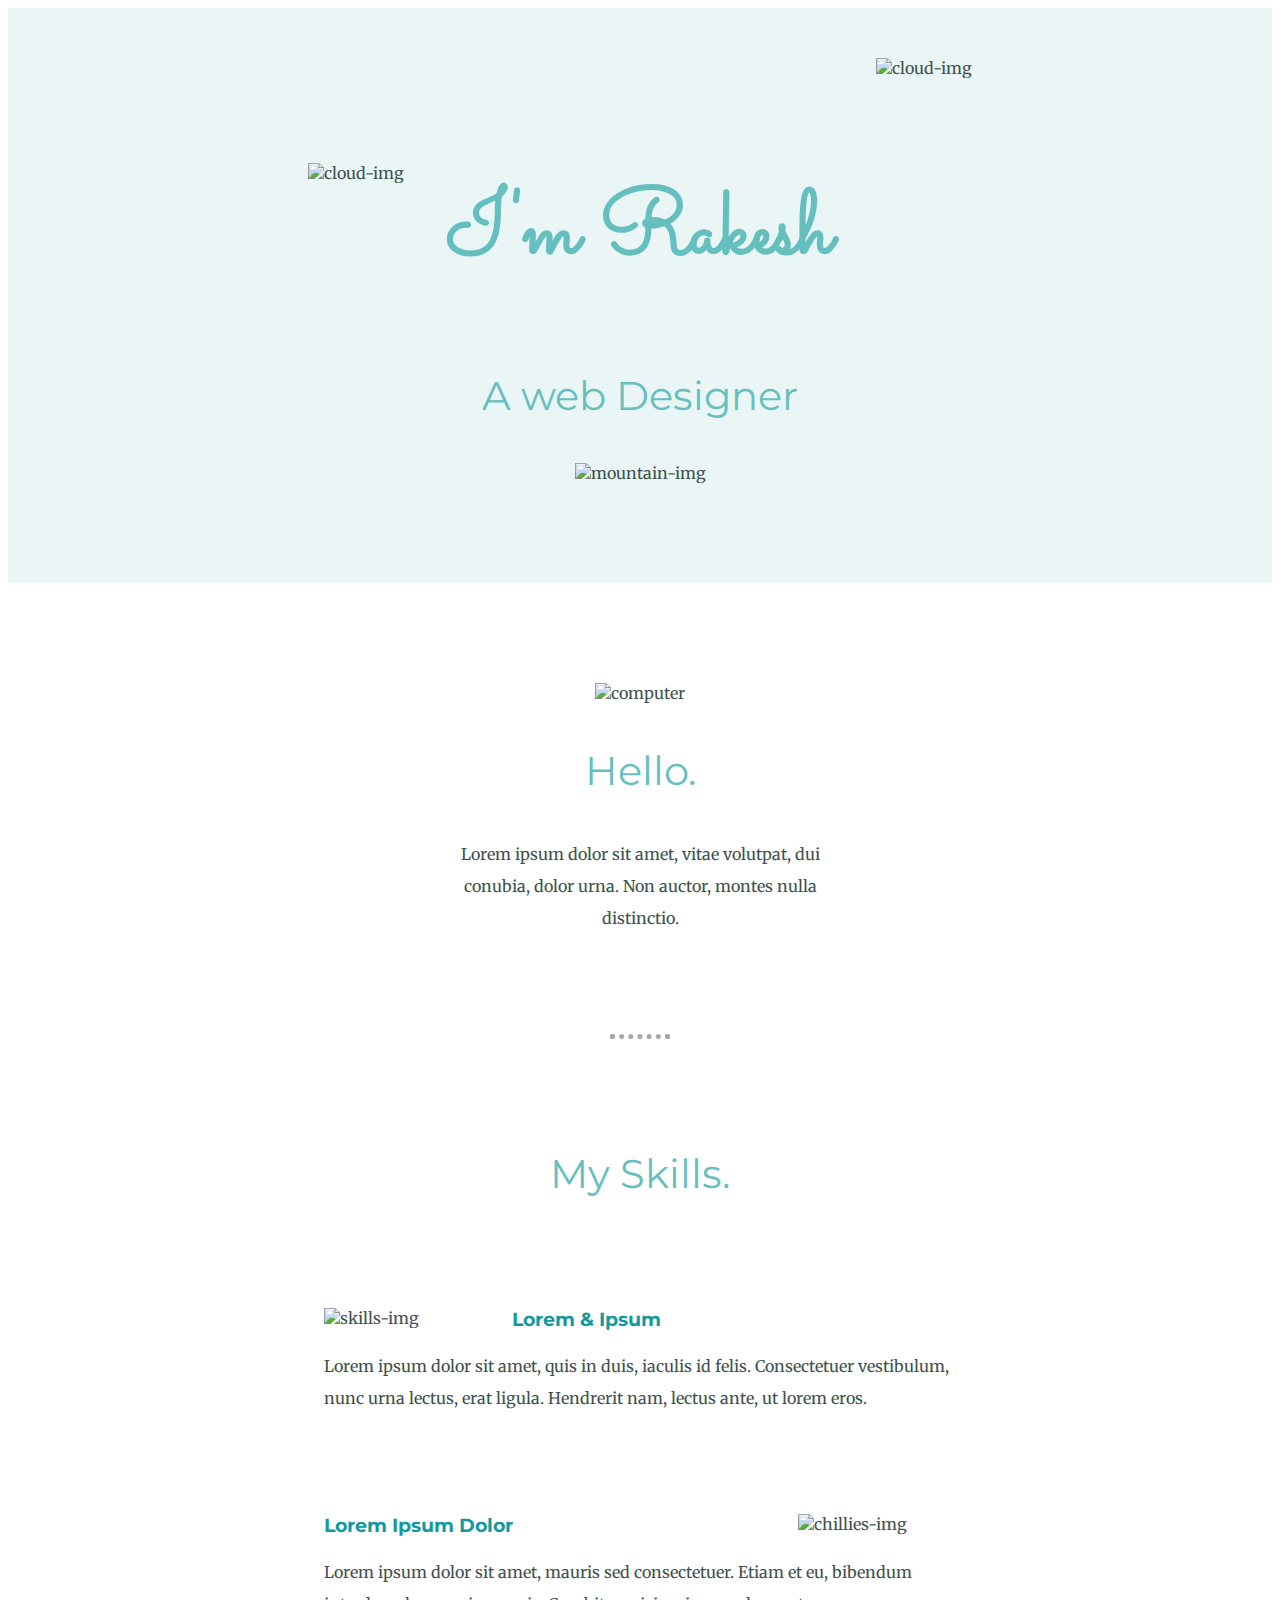
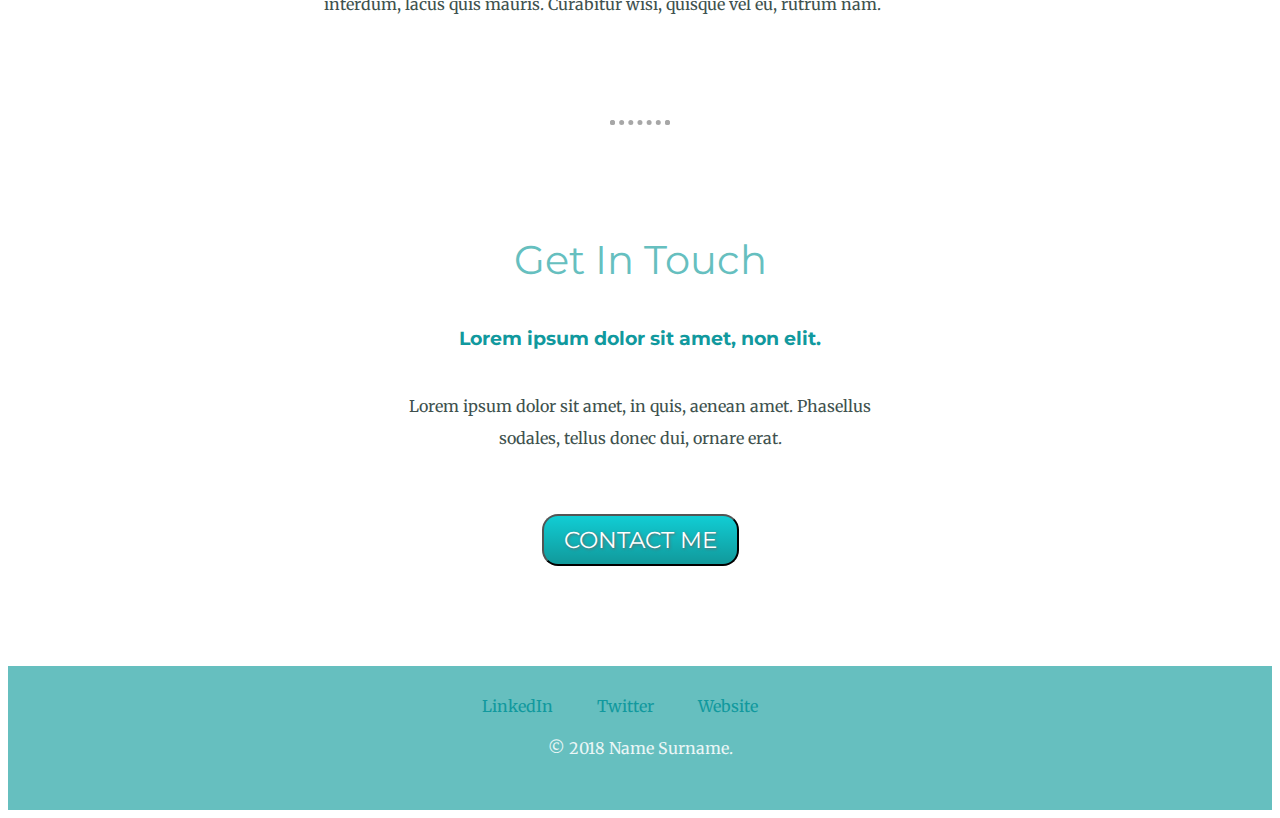
==== index.html @ 9a4317bc "Add files via upload" ====
<!DOCTYPE html>
<html lang="en">
<head>
    <meta charset="UTF-8">
    <meta http-equiv="X-UA-Compatible" content="IE=edge">
    <meta name="viewport" content="width=device-width, initial-scale=1.0">
    <title>Rakesh Kumar</title>
    <link rel="stylesheet" href="./cssstyle.css">
    <link rel="icon" href="./favicon-16x16.png">
    <link rel="preconnect" href="https://fonts.googleapis.com">
<link rel="preconnect" href="https://fonts.gstatic.com" crossorigin>
<link href="https://fonts.googleapis.com/css2?family=Merriweather:wght@300&family=Montserrat:wght@300&family=Sacramento&display=swap" rel="stylesheet">
</head>
<body>
   
   
    <div class="topcontainer">
        <img class="topcloud" src="./Images/cloud.png" alt="cloud-img">
    <h1>I'm Rakesh</h1>
    <h2 class="subtitle">A web Designer</h2>
    <img class="bottomcloud" src="./Images/cloud.png" alt="cloud-img">
    <img src="./Images/mountain.png" alt="mountain-img">
    </div>
    <div class="middle-container">
        <div class="profile">
          <img src="./Images/rakeshcropped.png" alt="computer">
          <h2>Hello.</h2>
          <p class="intro">Lorem ipsum dolor sit amet, vitae volutpat, dui conubia, dolor urna. Non auctor, montes nulla distinctio.</p>
        </div>
        <hr>
        <div class="skills">
          <h2>My Skills.</h2>
          <div class="skill-row">
            <img class="skills-image" src="./Images/code.webp" alt="skills-img">
            <h3>Lorem & Ipsum</h3>
            <p>Lorem ipsum dolor sit amet, quis in duis, iaculis id felis. Consectetuer vestibulum, nunc urna lectus, erat ligula. Hendrerit nam, lectus ante, ut lorem eros.</p>
          </div>
          <div class="skill-row">
            <img class="chillies-image" src="./Images/chilies.webp" alt="chillies-img">
            <h3>Lorem Ipsum Dolor</h3>
            <p>Lorem ipsum dolor sit amet, mauris sed consectetuer. Etiam et eu, bibendum interdum, lacus quis mauris. Curabitur wisi, quisque vel eu, rutrum nam.</p>
          </div>
        </div>
        <hr>
        <div class="contact-me">
          <h2>Get In Touch</h2>
          <h3>Lorem ipsum dolor sit amet, non elit.</h3>
          <p class="conc">Lorem ipsum dolor sit amet, in quis, aenean amet. Phasellus sodales, tellus donec dui, ornare erat.</p>
          <a href="mailto:name@email.com"><button class="btn" type="submit">CONTACT ME</button> </a>
        </div>
      </div>
      
      
      <div class="bottom-container">
        <a class="footer-link" href="https://www.linkedin.com/">LinkedIn</a>
        <a class="footer-link" href="https://twitter.com/">Twitter</a>
        <a class="footer-link" href="https://www.appbrewery.co/">Website</a>
        <p class="cc">© 2018 Name Surname.</p>
      </div>
      
    

   
</body>
</html>
---- cssstyle.css ----
body{
    color: #40514E;
    text-align: center;
    font-family: 'Merriweather',serif;
}
.start{
    margin-top: 0px;
    margin-right: 0px;
    margin-left: 0px;
    margin-bottom: 0px;
}
h1{
    font-size: 5.625rem;
margin-top: 0 auto 0 auto;
font-family: 'Sacramento', cursive;

color: #66BFBF;

}
h2{
    font-family: 'Montserrat', sans-serif;
    font-size: 2.5rem;
    color: #66BFBF;
    font-weight: normal;
    padding: 10px;

}
h3{
    font-family: 'Montserrat', sans-serif;
   color: #11999E;
}
a{
    color: #11999E;
}
.skill-row{
margin: 100px auto 100px auto;
width: 50%;
text-align: left;

}
p{
    line-height: 2;
}
   
.topcontainer{
  position: relative;
   padding: 100px;
   background-color: #EAF6F6;
}
.bottom-container{
    background-color: #66BFBF;
    padding: 30px;

}
.middle-container{
    
    margin: 100px auto 100px auto;

}
hr{
    border-style: dotted;
    border-bottom-style: none;
    border-color: rgb(167, 167, 167);
    border-width: 5px;
    margin: 100px auto;
    width: 4%;

}
.footer-link{
    margin-right: 40px;
    text-decoration: none;
}
.footer-link:hover{
    color: rgb(240, 247, 240);
}
.skills-image{
    width: 25%;
    float: left;
    margin-right: 30px;
}
.chillies-image{
    width: 25%;
    float: right;
    margin-left: 30px;
}
.bottomcloud{
    position: absolute;
    left: 300px;
    bottom: 400px;
}
.topcloud{
    position: absolute;
    top: 50px;
    right: 300px;
}
.subtitle{
    font-weight: normal;
}
.btn {
    background: #11cdd4;
    background-image: -webkit-linear-gradient(top, #11cdd4, #11999b);
    background-image: -moz-linear-gradient(top, #11cdd4, #11999b);
    background-image: -ms-linear-gradient(top, #11cdd4, #11999b);
    background-image: -o-linear-gradient(top, #11cdd4, #11999b);
    background-image: linear-gradient(to bottom, #11cdd4, #11999b);
    -webkit-border-radius: 16;
    -moz-border-radius: 16;
    border-radius: 16px;
    text-shadow: 1px 1px 3px #666666;
    font-family: 'Montserrat', sans-serif;
    color: #ffffff;
    font-size: 23px;
    padding: 10px 20px 10px 20px;
    text-decoration: none;
  }
  
  .btn:hover {
    background: #3cb0fd;
    background-image: -webkit-linear-gradient(top, #3cb0fd, #3498db);
    background-image: -moz-linear-gradient(top, #3cb0fd, #3498db);
    background-image: -ms-linear-gradient(top, #3cb0fd, #3498db);
    background-image: -o-linear-gradient(top, #3cb0fd, #3498db);
    background-image: linear-gradient(to bottom, #3cb0fd, #3498db);
    text-decoration: none;
  }
.intro{
    width: 30%;
    margin: auto;
}
.conc{
    width: 40%;
    margin: 40px auto 60px;
    

}
.cc{
    color: #EAF6F6;
}
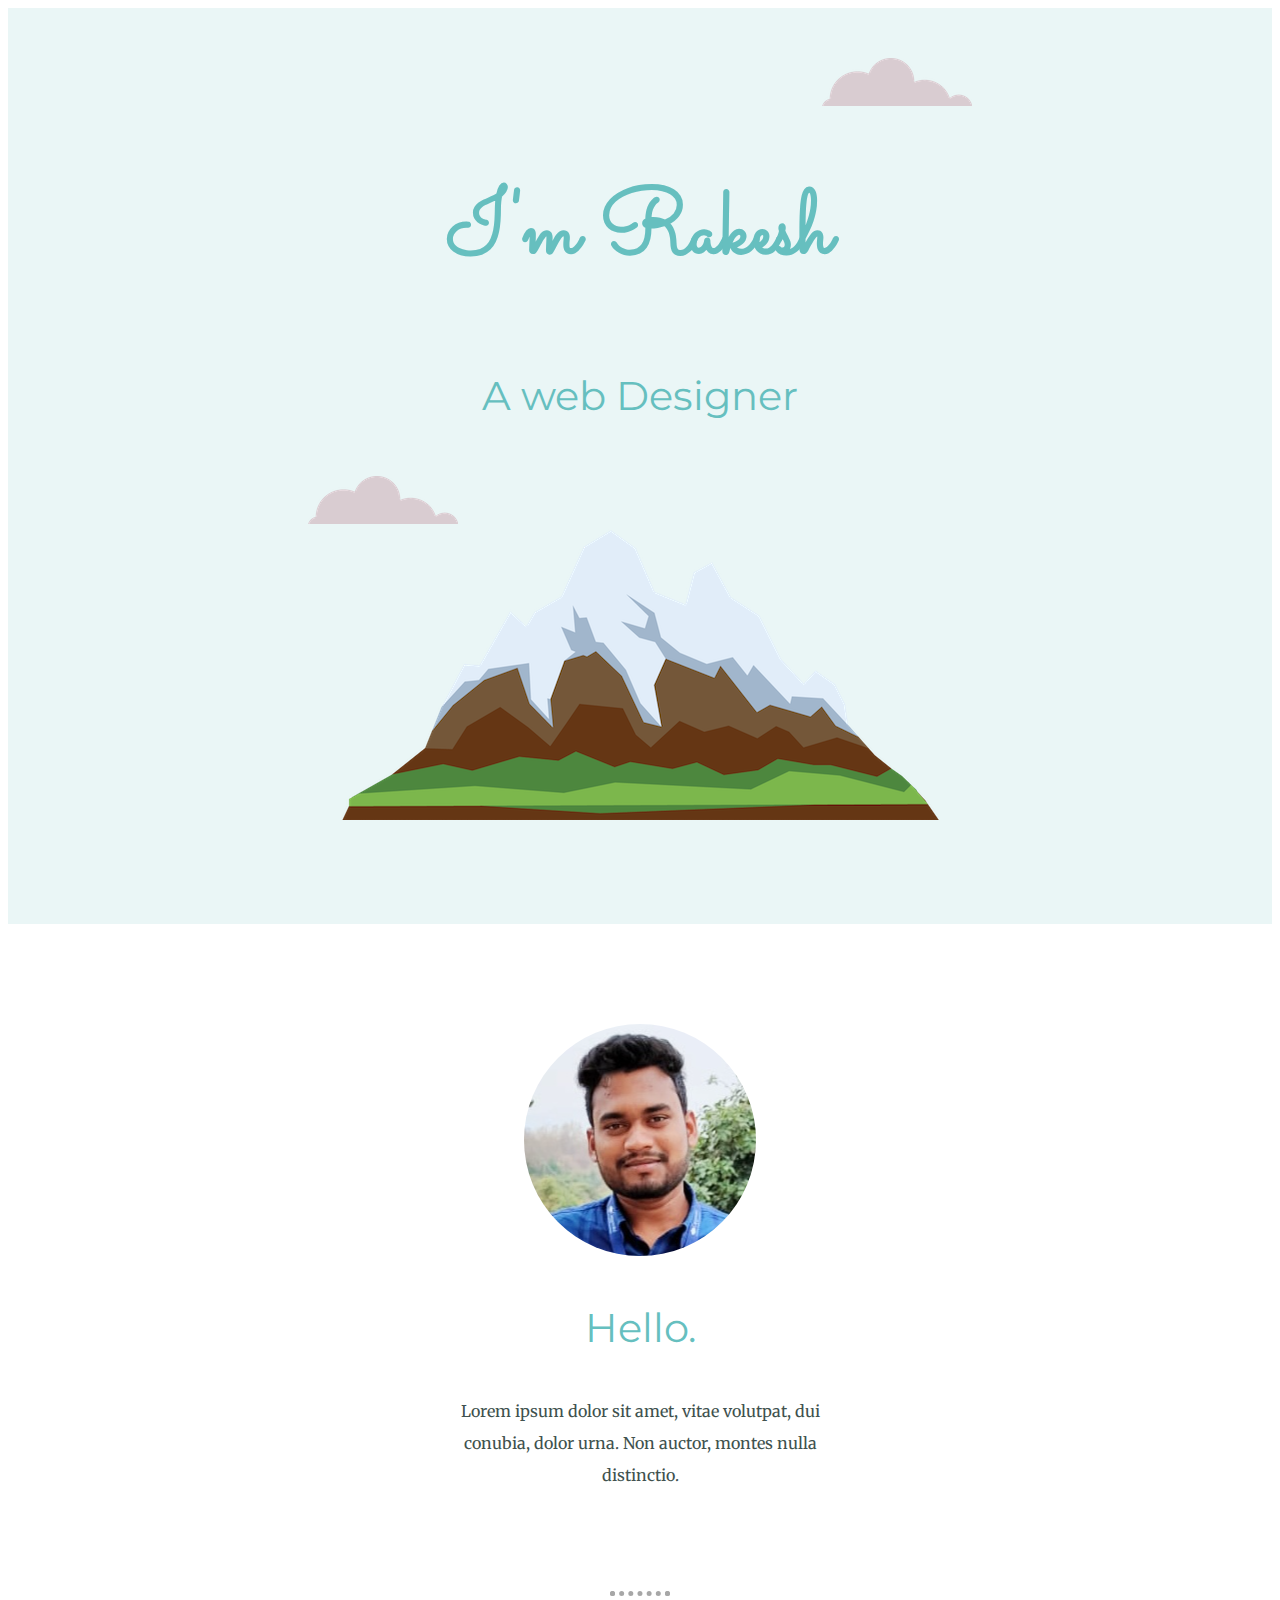
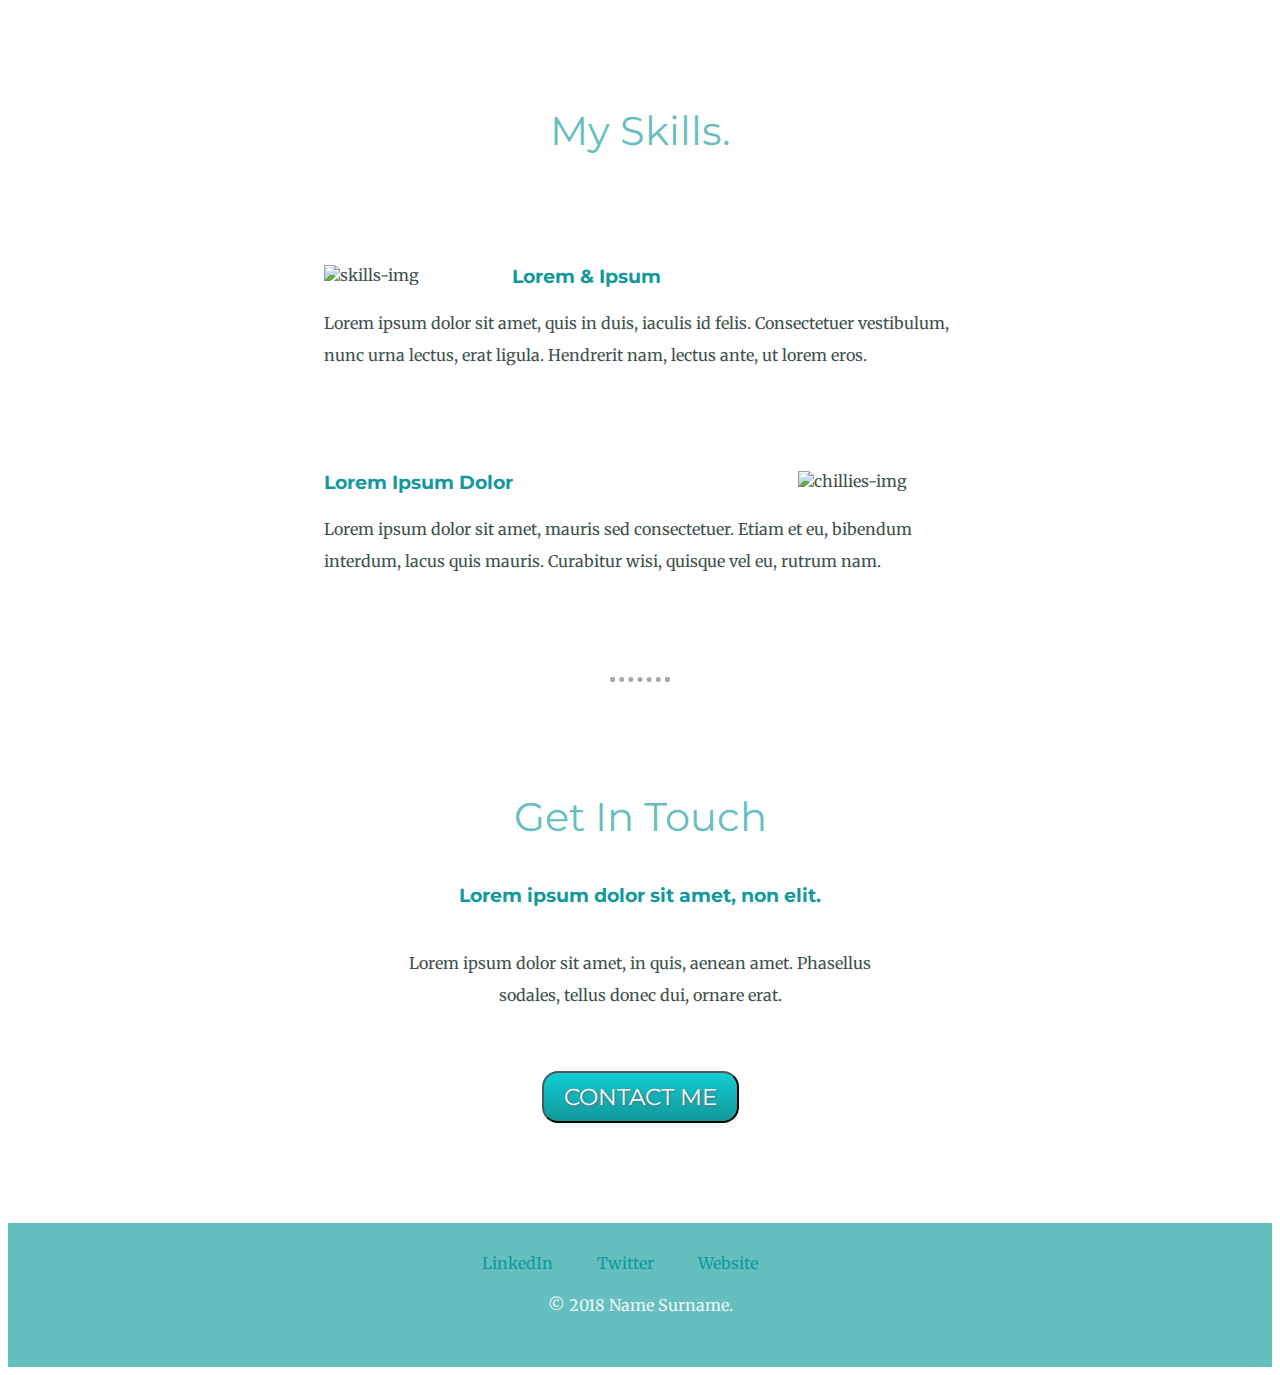
==== commit 93eaabdd: "Update index.html" ====
--- a/index.html
+++ b/index.html
@@ -15,15 +15,15 @@
    
    
     <div class="topcontainer">
-        <img class="topcloud" src="./Images/cloud.png" alt="cloud-img">
+        <img class="topcloud" src="cloud.png" alt="cloud-img">
     <h1>I'm Rakesh</h1>
     <h2 class="subtitle">A web Designer</h2>
-    <img class="bottomcloud" src="./Images/cloud.png" alt="cloud-img">
-    <img src="./Images/mountain.png" alt="mountain-img">
+    <img class="bottomcloud" src="cloud.png" alt="cloud-img">
+    <img src="mountain.png" alt="mountain-img">
     </div>
     <div class="middle-container">
         <div class="profile">
-          <img src="./Images/rakeshcropped.png" alt="computer">
+          <img src="rakeshcropped.png" alt="computer">
           <h2>Hello.</h2>
           <p class="intro">Lorem ipsum dolor sit amet, vitae volutpat, dui conubia, dolor urna. Non auctor, montes nulla distinctio.</p>
         </div>
@@ -62,4 +62,4 @@
 
    
 </body>
-</html>+</html>
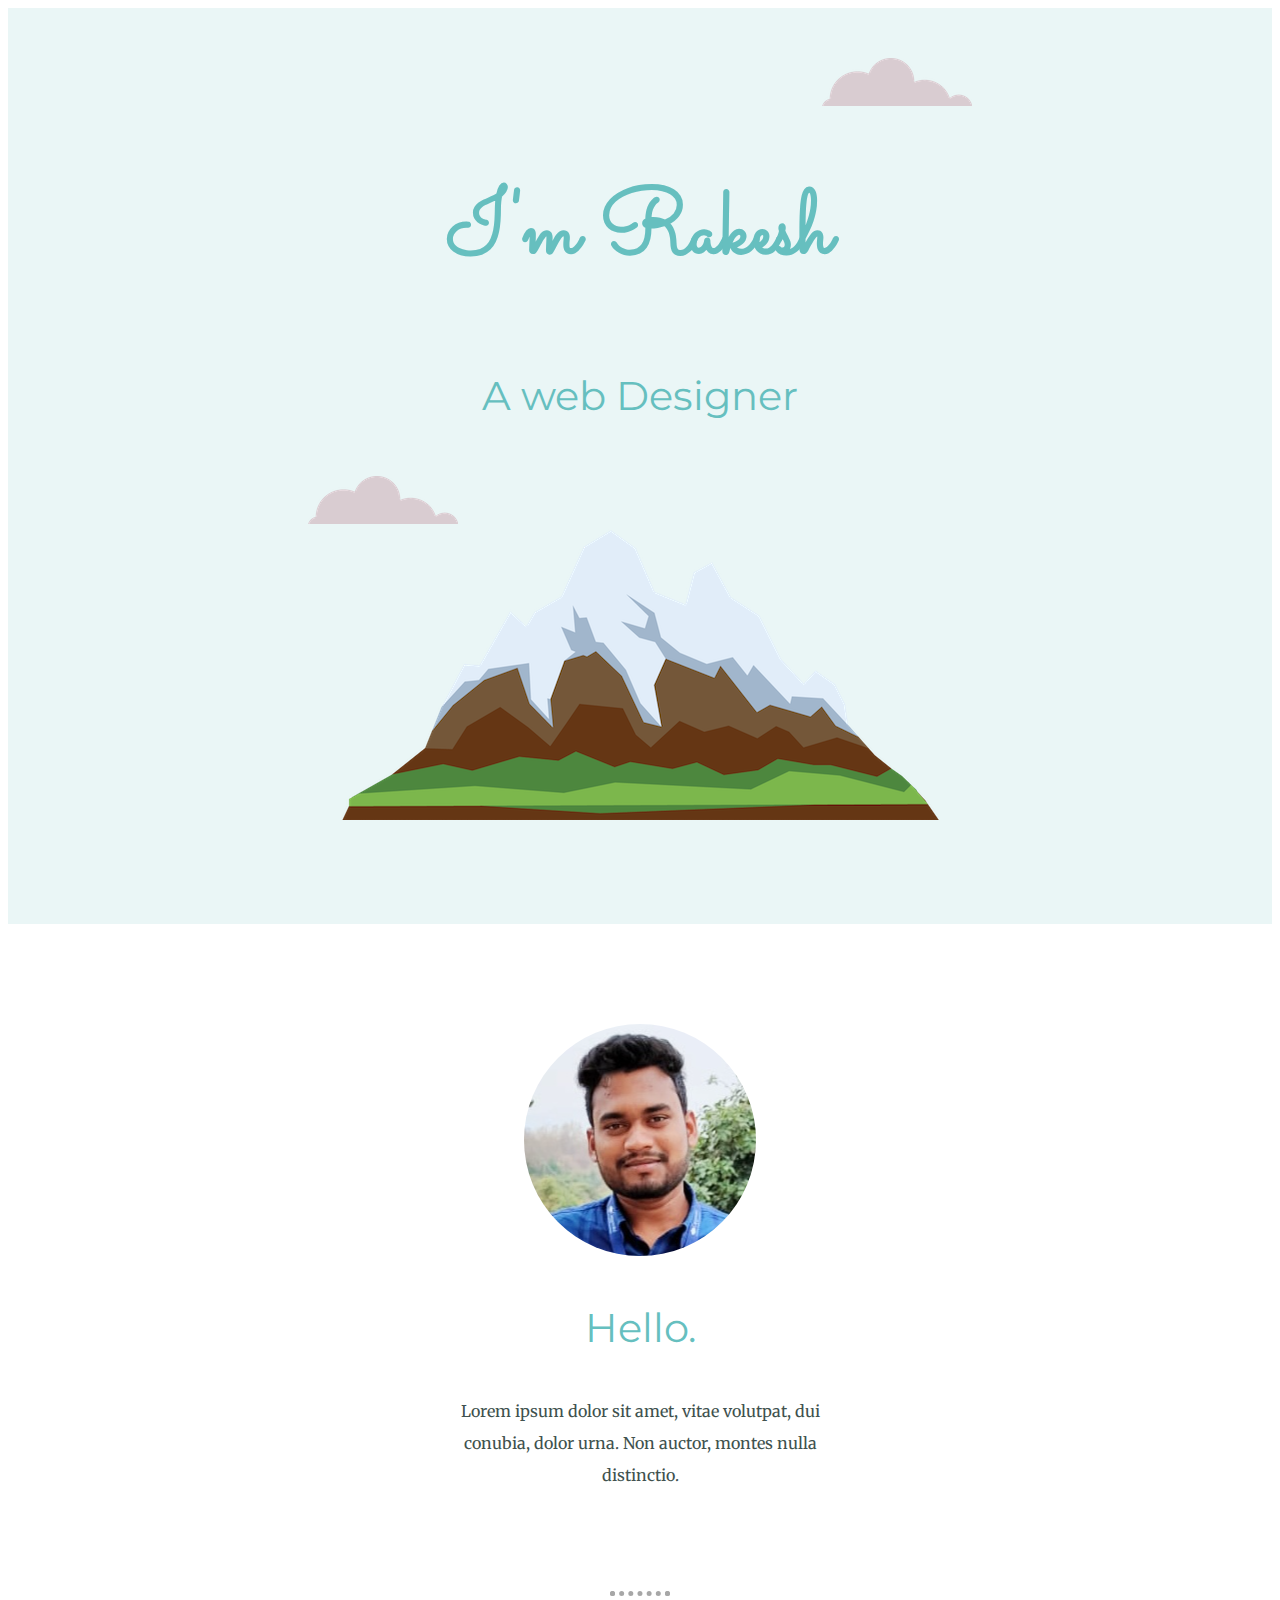
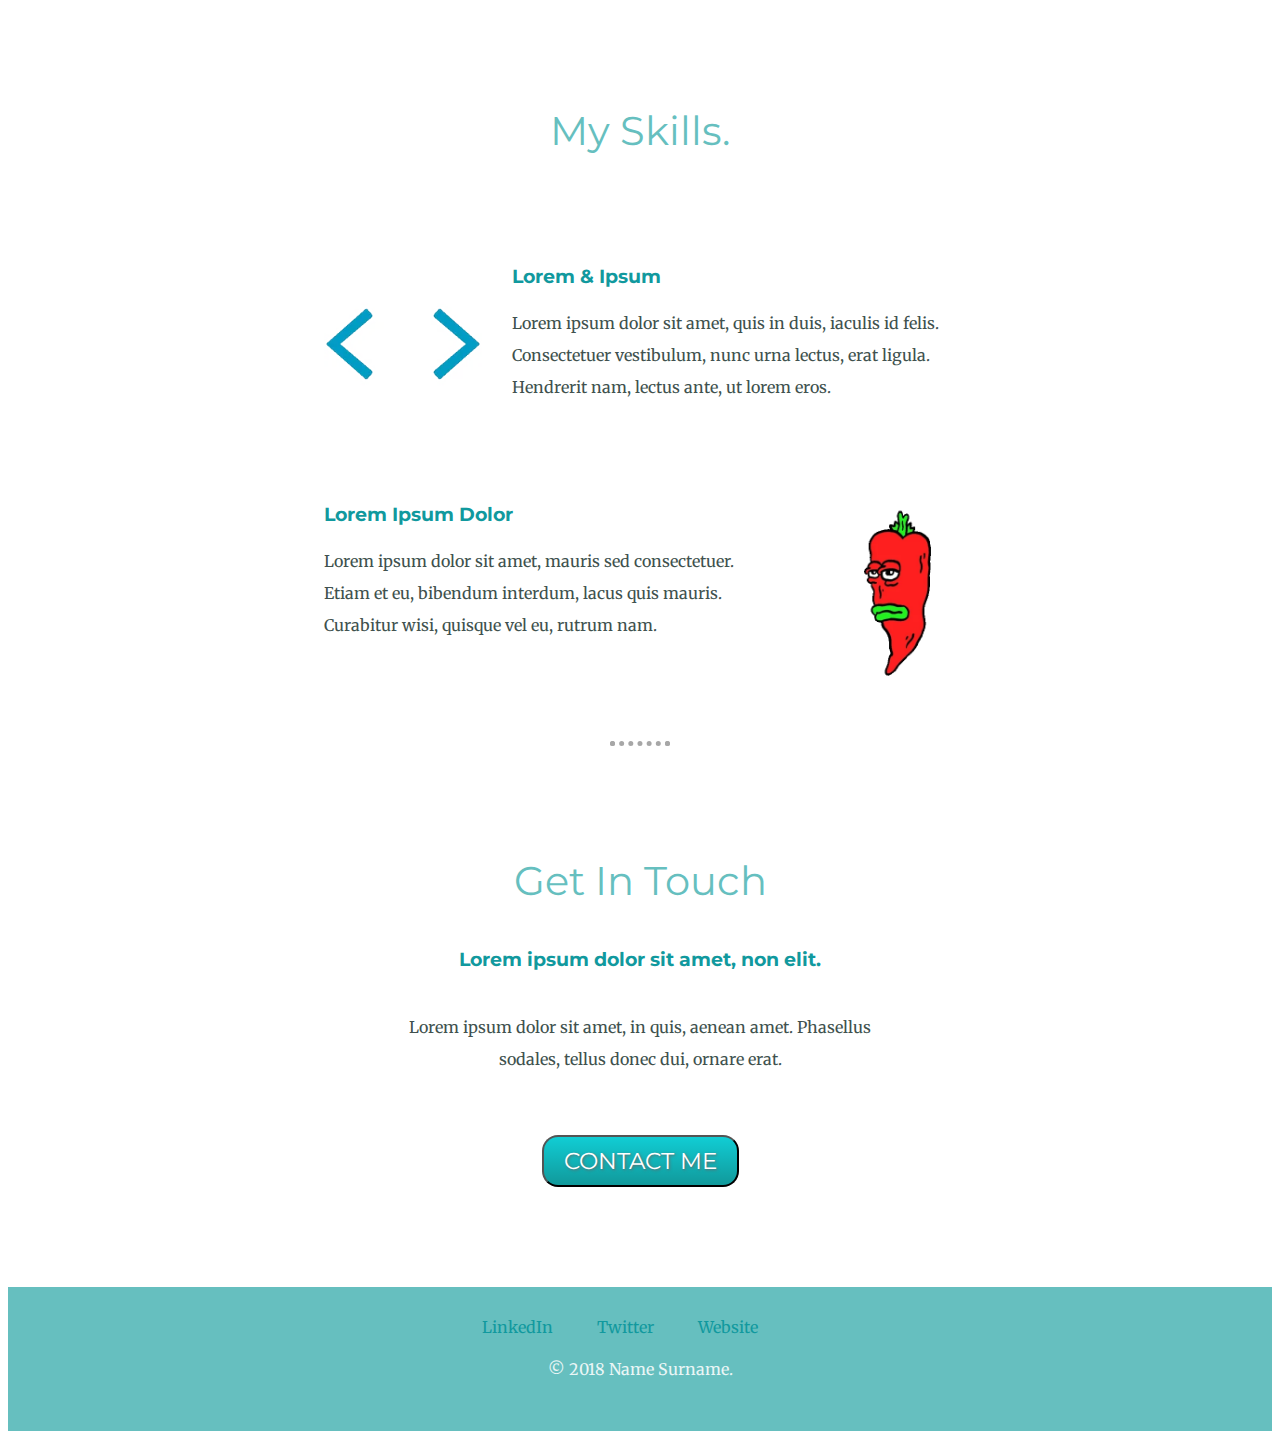
==== commit 6809c5cf: "Update index.html" ====
--- a/index.html
+++ b/index.html
@@ -31,12 +31,12 @@
         <div class="skills">
           <h2>My Skills.</h2>
           <div class="skill-row">
-            <img class="skills-image" src="./Images/code.webp" alt="skills-img">
+            <img class="skills-image" src="code.webp" alt="skills-img">
             <h3>Lorem & Ipsum</h3>
             <p>Lorem ipsum dolor sit amet, quis in duis, iaculis id felis. Consectetuer vestibulum, nunc urna lectus, erat ligula. Hendrerit nam, lectus ante, ut lorem eros.</p>
           </div>
           <div class="skill-row">
-            <img class="chillies-image" src="./Images/chilies.webp" alt="chillies-img">
+            <img class="chillies-image" src="chilies.webp" alt="chillies-img">
             <h3>Lorem Ipsum Dolor</h3>
             <p>Lorem ipsum dolor sit amet, mauris sed consectetuer. Etiam et eu, bibendum interdum, lacus quis mauris. Curabitur wisi, quisque vel eu, rutrum nam.</p>
           </div>
